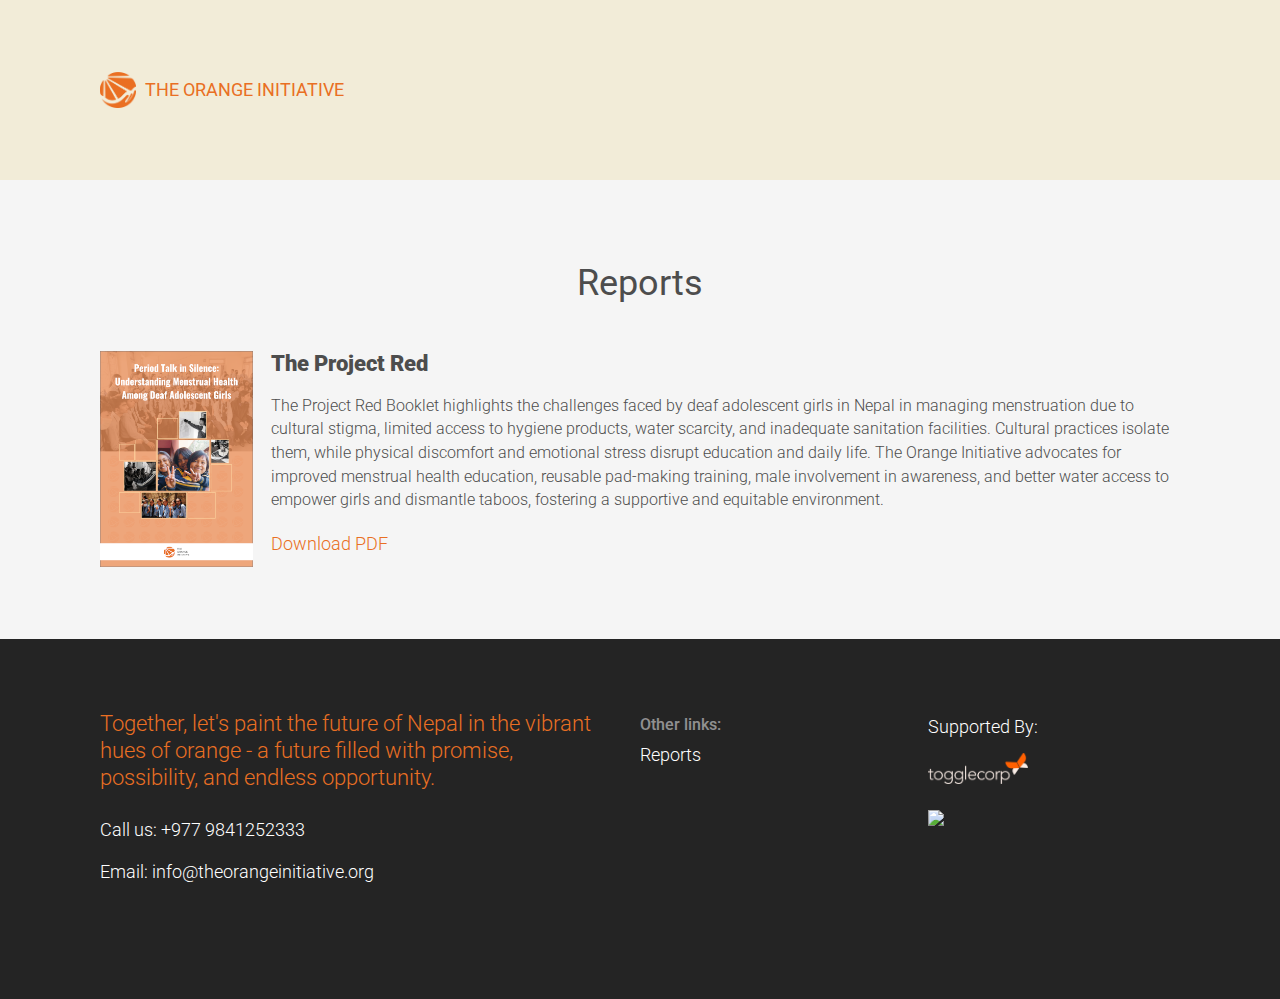
==== reports/index.html @ 7c9d210a "Add reports section" ====
<!DOCTYPE html>
<html>
    <head>
        <meta http-equiv="Content-Type" content="text/html; charset=windows-1252">
        <meta name="viewport" content="width=device-width, initial-scale=1.0">
        <link rel="icon" type="image/x-icon" href="../favicon.png">
        <script defer src="https://umami.tools.togglecorp.com/script.js" data-website-id="6a67c13a-d1a0-4432-aa30-65d49cffbc74"></script>
        <link rel="preconnect" href="https://fonts.googleapis.com">
        <link rel="preconnect" href="https://fonts.gstatic.com" crossorigin>
        <link href="https://fonts.googleapis.com/css2?family=Roboto:ital,wght@0,100;0,300;0,400;0,500;0,700;0,900;1,100;1,300;1,400;1,500;1,700;1,900&display=swap" rel="stylesheet">
        <link href="https://fonts.googleapis.com/css2?family=Oswald:wght@600&display=swap" rel="stylesheet">
        <title>Reports | The Orange Initiative</title>
        <link rel="stylesheet" href="../styles.css" />
        <link rel="stylesheet" href="./styles.css" />
    </head>
    <body class="reports-body" data-gr-c-s-loaded="true">
        <div class="navbar-section section">
            <div class="section-content">
                <a href="/" class="brand">
                    <img class="main-logo" src="../icons/oi-logo.png" />
                    <span class="title">
                        The Orange Initiative
                    </span>
                </a>
            </div>
        </div>
        <div class="reports-section section">
            <div class="section-content">
                <h2 class="section-heading">Reports</h2>
                <div class="content">
                    <div class="report-list">
                        <div class="report">
                            <img
                                class="report-img"
                                src="../images/project-red-booklet-cover.png"
                                alt=""
                            />
                            <div class="report-details">
                                <h3><a href="./project-red">The Project Red</a></h3>
                                <p class="description">
                                    The Project Red Booklet highlights the challenges faced by deaf adolescent girls in Nepal in managing menstruation due
                                    to cultural stigma, limited access to hygiene products, water scarcity, and
                                    inadequate sanitation facilities. Cultural practices isolate them, while physical discomfort and emotional stress
                                    disrupt education and daily life. The Orange Initiative advocates for improved menstrual health education, reusable
                                    pad-making training, male involvement in awareness, and better water access to empower girls and dismantle taboos,
                                    fostering a supportive and equitable environment.
                                </p>
                                <div class="report-actions">
                                    <a download="toi-project-red-booklet.pdf" href="./project-red/project-red-booklet.pdf">Download PDF</a>
                                </div>
                            </div>
                        </div>
                    </div>
                </div>
            </div>
        </div>
        <div class="contact-section section">
            <div class="section-content">
                <div class="contact-details">
                    <div class="contact-tagline">
                        Together, let's paint the future of Nepal in the vibrant hues of orange - a future filled with promise, possibility, and
                        endless opportunity.
                    </div>
                    <div></div>
                    <div class="contact-item">
                        Call us:
                        <a href="tel:+9779841252333">
                            +977 9841252333
                        </a>
                    </div>
                    <div class="contact-item">
                        Email:
                        <a href="mailto:info@theorangeinitiative.org">
                            info@theorangeinitiative.org
                        </a>
                    </div>
                </div>
                <div class="other-links">
                    <div class="footer-section-title">
                        Other links:
                    </div>
                    <a href="">
                        Reports
                    </a>
                </div>
                <div class="supported-by">
                    <div class="supported-by-title">
                        Supported By:
                    </div>
                    <div class="partners">
                        <a href="https://togglecorp.com/" target="_blank" rel="noopener norefferer">
                            <img class="partner-logo big" src="../icons/tc.png"></img>
                        </a>
                        <a href="https://uptimerobot.com/" target="_blank" rel="noopener norefferer">
                            <img class="partner-logo small" src="https://uptimerobot.com/assets/images/uptimerobot-logo.svg"></img>
                        </a>
                    </div>
                </div>
            </div>
        </div>
    </body>
</html>
---- styles.css ----
:root {
    --color-vivid-tangelo: #e96f23;
    --color-deep-jungle-green: #6c732d;
    --color-eggshell: #f2ecd8;
    --color-dark-lever: #4d4d4d;
    --color-white: #ffffff;
    --color-black: #000000;
    --color-background-dark: #242424;
    --color-light-gray: #f5f5f5;

    --color-primary: var(--color-vivid-tangelo);
    --color-accent: var(--color-deep-jungle-green);
    --color-background-primary: var(--color-eggshell);
    --color-background: var(--color-light-gray);
    --color-text: var(--color-dark-lever);
    --color-text-on-primary: var(--color-white);

    --font-family-primary: 'Roboto', sans-serif;

    font-family: var(--font-family-primary);
    font-size: 18px;
    line-height: 1.75;
    font-weight: 300;
}

body, html {
    padding: 0;
    margin: 0;
}

* {
    box-sizing: border-box;
}

body {
    background-color: var(--color-background);
    color: var(--color-text);
}

@media screen and (max-width: 900px) {
    :root {
        font-size: 16px;
    }
}

h2 {
    margin: 0;
    font-weight: 400;
    font-size: 2rem;
}

h3 {
    margin: 0;
    font-weight: 400;
    font-size: 1.2rem;
}

a {
    color: inherit;
    text-decoration: none;
}

a:visited {
    color: inherit;
}

a:hover {
    text-decoration: underline;
}

.section {
    display: flex;
    justify-content: center;
    padding: 4rem 2rem;
    position: relative;
}

.section-heading {
    margin-bottom: 2rem;
    text-align: center;
}

.section-content {
    width: 100%;
    max-width: 60rem;
}

.navbar-section {
    background-color: var(--color-background-primary);
    flex-shrink: 0;
}

@media screen and (max-width: 900px) {
    .navbar-section {
        padding: 2rem;
    }
}

.brand {
    display: flex;
    align-items: center;
    gap: 0.5rem;
}

.main-logo {
    width: 2rem;
    height: 2rem;
    filter: invert(50%) sepia(43%) saturate(1072%) hue-rotate(342deg) brightness(94%) contrast(95%);
}

.brand .title {
    text-transform: uppercase;
    font-weight: 400;
    color: var(--color-primary);
}

.introduction-section {
    background-color: var(--color-background-primary);
}

.main-tagline {
    /* TODO: variable */
    font-family: 'Oswald', sans-serif;
    font-weight: 600;
    font-size: 3.2rem;
    text-transform: uppercase;
    color: var(--color-black);
    letter-spacing: 2pt;
}

@media screen and (max-width: 900px) {
    .main-tagline {
        font-size: 2.4rem;
        letter-spacing: unset;
    }
}

.introduction {
    display: flex;
    align-items: center;
    padding: 2rem 0 0 0;
    gap: 2rem;
}

.intro-text {
    padding-top: 1rem;
}

.intro-image {
    flex-shrink: 0;
    transform: translateY(4rem);
    position: relative;
    width: 24rem;
    height: 20rem;
}


.intro-image img {
    width: 100%;
    height: 100%;
    object-fit: cover;
}

@media screen and (max-width: 900px) {
    .intro-image {
        position: absolute;
        top: 0;
        left: 0;
        width: 100%;
        height: 100%;
        z-index: 0;
        opacity: 0.2;
        transform: unset;
    }

    .intro-image img {
        width: 100%;
        height: 100%;
        object-fit: cover;
        object-position: center center;
    }

    .intro-image-gradient-overlay {
        display: none;
    }
}

.intro-image-gradient-overlay {
    position: absolute;
    left: 0;
    top: 0;
    width: 100%;
    height: 100%;
    background: linear-gradient(180deg, rgba(0,0,0,0) 70%, rgba(36,36,36,0.9) 90%, rgba(36,36,36,1) 100%);
}

.mission-vision-section {
    background-color: var(--color-background-dark);
    color: var(--color-white);
}


.mission-vision {
    display: flex;
    flex-direction: column;
    gap: 3rem;
}

.mission-vision-section .section-content {
    display: flex;
    gap: 2rem;
}

.mission-vision-image {
    position: relative;
}

.mission-vision-image img {
    width: 26rem;
    transform: translateY(-7rem);
}

.mission-vision-image-gradient-overlay {
    position: absolute;
    left: 0;
    top: 0;
    width: 100%;
    height: 100%;
    background: linear-gradient(180deg, rgba(0,0,0,0) 60%, rgba(36,36,36,0.7) 70%, rgba(36,36,36, 0.9) 80%, rgba(36,36,36,1) 90%);
    transform: translateY(-7rem);
}

@media screen and (min-width: 900px) {
    .mission-vision-image {
        margin-bottom: -7rem;
    }
}

@media screen and (max-width: 900px) {
    .mission-vision-image {
        position: absolute;
        top: 0;
        left: 0;
        width: 100%;
        height: 100%;
        z-index: 0;
        opacity: 0.1;
    }

    .mission-vision-image img {
        width: 100%;
        height: 100%;
        object-fit: cover;
        object-position: center center;
        transform: unset;
    }

    .mission-vision {
        z-index: 1;
    }

    .mission-vision-image-gradient-overlay {
        display: none;
    }
}

.sectors-section {
    background-color: var(--color-background-primary);
}

.sectors-heading {
    margin-bottom: 2rem;
    text-align: center;
}

.sector-list {
    display: grid;
    align-items: center;
    grid-template-columns: repeat(auto-fit, minmax(10rem, 1fr));
    gap: 4rem;
    padding: 3rem;
}

.sector {
    display: flex;
    flex-direction: column;
    align-items: center;
    gap: 1rem;
}

.sector-img {
    width: 6rem;
    height: 6rem;
    object-fit: contain;
    object-position: center center;
}

.contact-section {
    background-color: var(--color-background-dark);
    min-height: 20rem;
    color: var(--color-white);
}

.contact-section .section-content {
    display: grid;
    grid-template-columns: 2fr 1fr 1fr;
    gap: 2rem;
}

@media screen and (max-width: 720px) {
    .contact-section .section-content {
        display: flex;
        flex-direction: column;
    }
}

.contact-section .contact-details {
    display: flex;
    flex-direction: column;
    gap: 0.6rem;
}

.contact-section .supported-by {
    display: flex;
    flex-direction: column;
    grid-column: 3;
    gap: 0.6rem;
}

@media screen and (max-width: 720px) {
    .contact-section .supported-by {
        grid-column: auto;
    }
}


.contact-section .partners {
    display: flex;
    flex-direction: column;
    gap: 0.6rem;
}

.contact-section .partners .partner-logo {
    width: 100px;
    object-fit: contain;
}

.contact-section .partners .partner-logo .big {
    height: 40px;
}

.contact-tagline {
    color: var(--color-primary);
    text-align: left;
    font-weight: 300;
    font-size: 1.2rem;
    line-height: 1.25;
}

.four-hundred-four-body {
    min-height: 100vh;
    display: flex;
    flex-direction: column;
}

.four-hundred-four-body .introduction-section {
    background-color: unset;
    flex-grow: 1;
    display: flex;
    flex-direction: column;
    gap: 2rem;
    margin: auto;
}

.back-link {
    color: var(--color-primary);
}

.footer-section-title {
    color: rgba(255, 255, 255, 0.5);
    font-size: 0.875rem;
    font-weight: 500;
}
---- reports/styles.css ----
.reports-body {
    min-height: 100vh;
    display: flex;
    flex-direction: column;
}

.report {
    display: flex;
    align-items: flex-start;
    gap: 1rem;
}

.reports-body .reports-section {
    background-color: unset;
    flex-grow: 1;
}

.report-list {
    display: flex;
    flex-direction: column;
    gap: 2rem;
    margin: auto;
}

.report img {
    height: 12rem
}

.report-details h3 {
    line-height: 1.25;
    font-weight: 900;
}

.report-details .description {
    font-size: 0.875rem;
    line-height: 1.5;
}

.report-actions {
    color: var(--color-primary);
}

@media screen and (max-width: 720px) {
    .report {
        flex-direction: column;
    }

    .report img {
        width: 100%;
        height: 20rem;
        object-fit: cover;
        object-position: center center;
    }
}
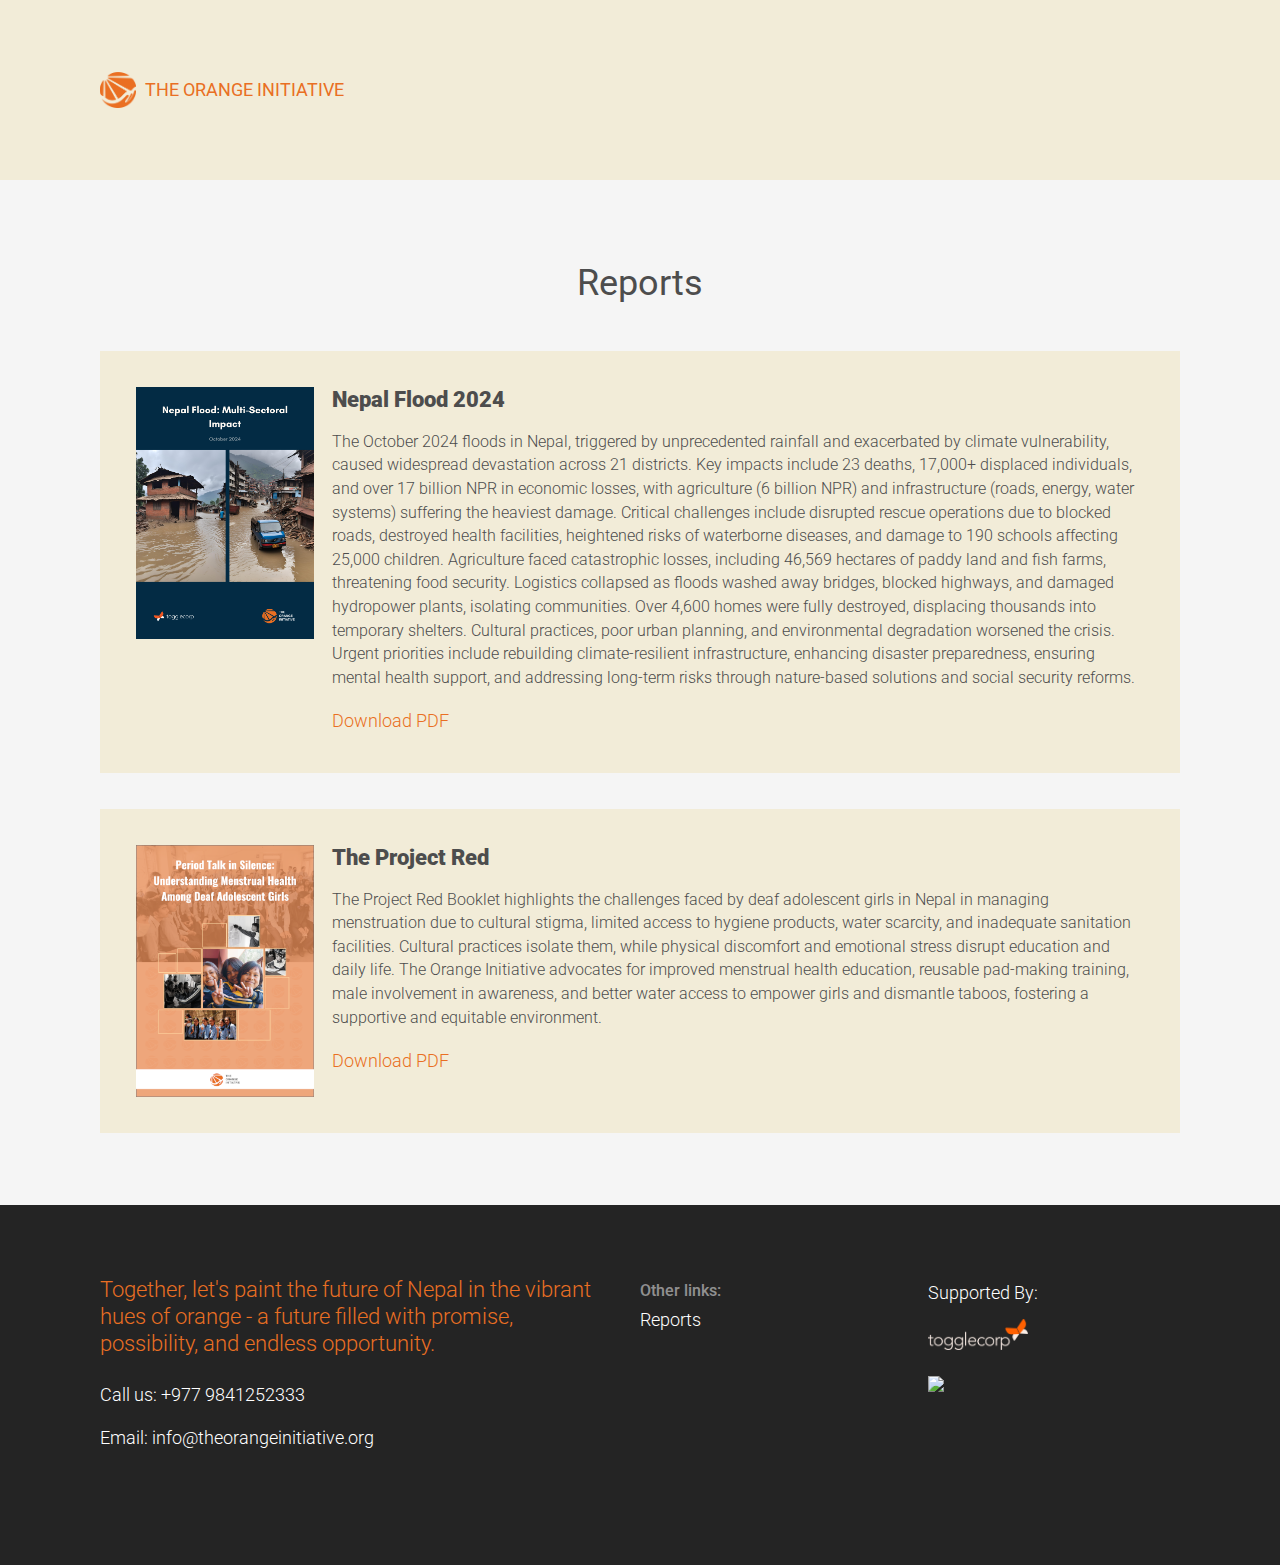
==== commit 8b0939eb: "Add report for nepal flood 2024" ====
--- a/reports/index.html
+++ b/reports/index.html
@@ -32,7 +32,33 @@
                         <div class="report">
                             <img
                                 class="report-img"
-                                src="../images/project-red-booklet-cover.png"
+                                src="./nepal-flood-2024/nepal-flood-2024-cover.png"
+                                alt=""
+                            />
+                            <div class="report-details">
+                                <h3><a href="./nepal-flood-2024">Nepal Flood 2024</a></h3>
+                                <p class="description">
+                                    The October 2024 floods in Nepal, triggered by unprecedented rainfall and exacerbated by climate vulnerability, caused
+                                    widespread devastation across 21 districts. Key impacts include 23 deaths, 17,000+ displaced individuals, and over 17
+                                    billion NPR in economic losses, with agriculture (6 billion NPR) and infrastructure (roads, energy, water systems)
+                                    suffering the heaviest damage. Critical challenges include disrupted rescue operations due to blocked roads, destroyed
+                                    health facilities, heightened risks of waterborne diseases, and damage to 190 schools affecting 25,000 children.
+                                    Agriculture faced catastrophic losses, including 46,569 hectares of paddy land and fish farms, threatening food
+                                    security. Logistics collapsed as floods washed away bridges, blocked highways, and damaged hydropower plants, isolating
+                                    communities. Over 4,600 homes were fully destroyed, displacing thousands into temporary shelters. Cultural practices,
+                                    poor urban planning, and environmental degradation worsened the crisis. Urgent priorities
+                                    include rebuilding climate-resilient infrastructure, enhancing disaster preparedness, ensuring mental health support,
+                                    and addressing long-term risks through nature-based solutions and social security reforms.
+                                </p>
+                                <div class="report-actions">
+                                    <a download="toi-nepal-flood-2024.pdf" href="./nepal-flood-2024/nepal-flood-2024-report.pdf">Download PDF</a>
+                                </div>
+                            </div>
+                        </div>
+                        <div class="report">
+                            <img
+                                class="report-img"
+                                src="./project-red/project-red-booklet-cover.png"
                                 alt=""
                             />
                             <div class="report-details">
--- a/reports/styles.css
+++ b/reports/styles.css
@@ -8,6 +8,8 @@
     display: flex;
     align-items: flex-start;
     gap: 1rem;
+    background-color: var(--color-eggshell);
+    padding: 2rem;
 }
 
 .reports-body .reports-section {
@@ -23,7 +25,7 @@
 }
 
 .report img {
-    height: 12rem
+    height: 14rem
 }
 
 .report-details h3 {
